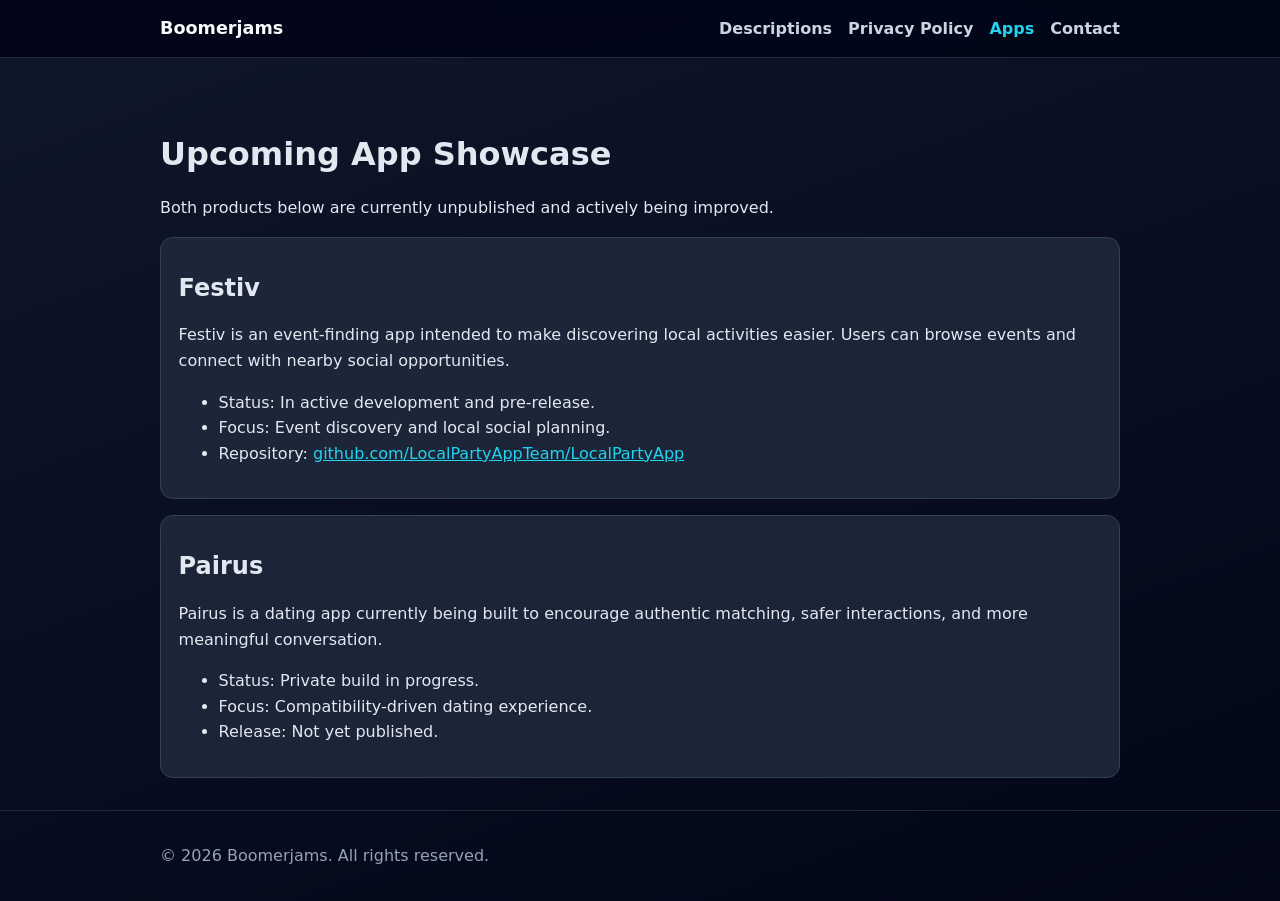
==== apps.html @ 3a546201 "Add README with testing and static hosting instructions" ====
<!doctype html>
<html lang="en">
  <head>
    <meta charset="UTF-8" />
    <meta name="viewport" content="width=device-width, initial-scale=1.0" />
    <title>Upcoming Apps | Boomerjams</title>
    <link rel="stylesheet" href="styles.css" />
  </head>
  <body>
    <header class="site-header">
      <div class="container nav-wrap">
        <a class="brand" href="index.html">Boomerjams</a>
        <nav aria-label="Main navigation">
          <ul class="nav-links">
            <li><a href="descriptions.html">Descriptions</a></li>
            <li><a href="privacy-policy.html">Privacy Policy</a></li>
            <li><a href="apps.html" aria-current="page">Apps</a></li>
            <li><a href="index.html#contact">Contact</a></li>
          </ul>
        </nav>
      </div>
    </header>

    <main class="container page-main">
      <h1>Upcoming App Showcase</h1>
      <p>
        Both products below are currently unpublished and actively being improved.
      </p>

      <article class="card app-detail" id="festiv">
        <h2>Festiv</h2>
        <p>
          Festiv is an event-finding app intended to make discovering local activities
          easier. Users can browse events and connect with nearby social opportunities.
        </p>
        <ul>
          <li>Status: In active development and pre-release.</li>
          <li>Focus: Event discovery and local social planning.</li>
          <li>
            Repository:
            <a href="https://github.com/LocalPartyAppTeam/LocalPartyApp" target="_blank" rel="noreferrer noopener">
              github.com/LocalPartyAppTeam/LocalPartyApp
            </a>
          </li>
        </ul>
      </article>

      <article class="card app-detail" id="pairus">
        <h2>Pairus</h2>
        <p>
          Pairus is a dating app currently being built to encourage authentic matching,
          safer interactions, and more meaningful conversation.
        </p>
        <ul>
          <li>Status: Private build in progress.</li>
          <li>Focus: Compatibility-driven dating experience.</li>
          <li>Release: Not yet published.</li>
        </ul>
      </article>
    </main>

    <footer class="site-footer">
      <div class="container">
        <p>© <span id="year"></span> Boomerjams. All rights reserved.</p>
      </div>
    </footer>

    <script src="script.js"></script>
  </body>
</html>
---- styles.css ----
:root {
  --bg: #0f172a;
  --surface: #1e293b;
  --surface-alt: #334155;
  --text: #e2e8f0;
  --muted: #94a3b8;
  --accent: #22d3ee;
  --accent-dark: #0891b2;
  --max-width: 960px;
}

* {
  box-sizing: border-box;
}

body {
  margin: 0;
  font-family: Inter, system-ui, -apple-system, Segoe UI, Roboto, sans-serif;
  line-height: 1.6;
  background: linear-gradient(160deg, #0f172a, #020617);
  color: var(--text);
}

a {
  color: var(--accent);
}

.container {
  width: min(var(--max-width), 92%);
  margin: 0 auto;
}

.site-header {
  position: sticky;
  top: 0;
  z-index: 10;
  background: rgba(2, 6, 23, 0.92);
  backdrop-filter: blur(6px);
  border-bottom: 1px solid #1f2937;
}

.nav-wrap {
  display: flex;
  align-items: center;
  justify-content: space-between;
  gap: 1rem;
  padding: 0.9rem 0;
}

.brand {
  font-size: 1.1rem;
  font-weight: 700;
  color: #f8fafc;
  text-decoration: none;
}

.nav-links {
  display: flex;
  gap: 1rem;
  list-style: none;
  padding: 0;
  margin: 0;
}

.nav-links a {
  text-decoration: none;
  color: #cbd5e1;
  font-weight: 600;
}

.nav-links a:hover,
.nav-links a[aria-current="page"] {
  color: var(--accent);
}

.hero,
.page-main {
  padding: 3.5rem 0 2rem;
}

.eyebrow {
  color: var(--muted);
  text-transform: uppercase;
  letter-spacing: 0.08em;
  font-weight: 700;
  margin-bottom: 0.2rem;
}

h1,
h2,
h3 {
  line-height: 1.2;
}

.hero h1 {
  max-width: 18ch;
  margin-top: 0;
}

.hero p {
  max-width: 65ch;
}

.hero-actions {
  display: flex;
  flex-wrap: wrap;
  gap: 0.8rem;
  margin-top: 1.2rem;
}

.btn {
  border: none;
  background: var(--accent);
  color: #022c22;
  text-decoration: none;
  font-weight: 700;
  padding: 0.7rem 1rem;
  border-radius: 0.5rem;
  display: inline-block;
  cursor: pointer;
}

.btn:hover {
  background: #67e8f9;
}

.btn-secondary {
  background: var(--surface-alt);
  color: var(--text);
}

.btn-secondary:hover {
  background: #475569;
}

.cards-grid {
  display: grid;
  grid-template-columns: repeat(auto-fit, minmax(240px, 1fr));
  gap: 1rem;
  margin: 1rem auto 2.2rem;
}

.card {
  background: rgba(30, 41, 59, 0.9);
  border: 1px solid #334155;
  border-radius: 0.8rem;
  padding: 1rem 1.1rem;
}

.app-detail {
  margin-top: 1rem;
}

.contact {
  margin: 1rem auto 3rem;
}

.contact-form {
  display: grid;
  gap: 0.55rem;
  max-width: 640px;
}

input,
textarea {
  background: #0b1222;
  color: var(--text);
  border: 1px solid #334155;
  border-radius: 0.45rem;
  padding: 0.65rem;
  font: inherit;
}

.site-footer {
  border-top: 1px solid #1f2937;
  padding: 1rem 0;
  color: var(--muted);
}

.policy h2 {
  margin-top: 1.8rem;
}

@media (max-width: 700px) {
  .nav-wrap {
    flex-direction: column;
    align-items: flex-start;
  }

  .hero,
  .page-main {
    padding-top: 2rem;
  }
}
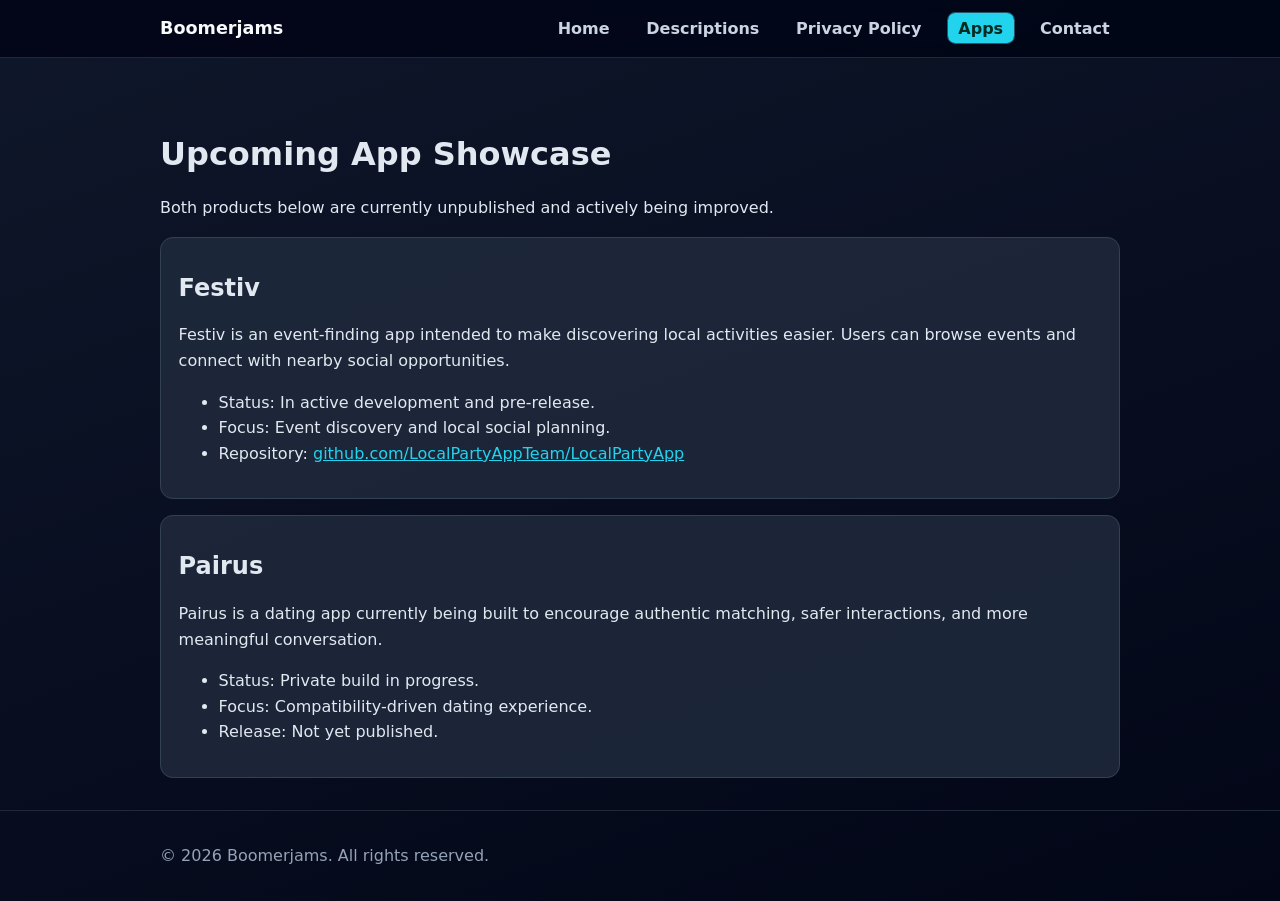
==== commit 60288d87: "Add animated form submission, nav active states, and page transitions" ====
--- a/apps.html
+++ b/apps.html
@@ -3,6 +3,7 @@
   <head>
     <meta charset="UTF-8" />
     <meta name="viewport" content="width=device-width, initial-scale=1.0" />
+    <link rel="icon" href="favicon.ico" sizes="any" />
     <title>Upcoming Apps | Boomerjams</title>
     <link rel="stylesheet" href="styles.css" />
   </head>
@@ -12,6 +13,7 @@
         <a class="brand" href="index.html">Boomerjams</a>
         <nav aria-label="Main navigation">
           <ul class="nav-links">
+            <li><a href="index.html">Home</a></li>
             <li><a href="descriptions.html">Descriptions</a></li>
             <li><a href="privacy-policy.html">Privacy Policy</a></li>
             <li><a href="apps.html" aria-current="page">Apps</a></li>
--- a/styles.css
+++ b/styles.css
@@ -6,6 +6,7 @@
   --muted: #94a3b8;
   --accent: #22d3ee;
   --accent-dark: #0891b2;
+  --danger: #f87171;
   --max-width: 960px;
 }
 
@@ -66,11 +67,25 @@
   text-decoration: none;
   color: #cbd5e1;
   font-weight: 600;
-}
-
-.nav-links a:hover,
-.nav-links a[aria-current="page"] {
+  padding: 0.35rem 0.65rem;
+  border-radius: 0.45rem;
+  transition: background-color 0.2s ease, color 0.2s ease, transform 0.2s ease;
+}
+
+.nav-links a:hover {
   color: var(--accent);
+  background: rgba(34, 211, 238, 0.12);
+}
+
+.nav-links a[aria-current='page'] {
+  color: #022c22;
+  background: var(--accent);
+  box-shadow: 0 0 0 1px rgba(103, 232, 249, 0.35);
+}
+
+.nav-links a[aria-current='page']:hover {
+  color: #022c22;
+  transform: translateY(-1px);
 }
 
 .hero,
@@ -118,10 +133,17 @@
   border-radius: 0.5rem;
   display: inline-block;
   cursor: pointer;
+  transition: transform 0.2s ease, background-color 0.2s ease;
 }
 
 .btn:hover {
   background: #67e8f9;
+  transform: translateY(-1px);
+}
+
+.btn:disabled {
+  opacity: 0.7;
+  cursor: wait;
 }
 
 .btn-secondary {
@@ -159,6 +181,18 @@
   display: grid;
   gap: 0.55rem;
   max-width: 640px;
+  transform-origin: top center;
+  transition: opacity 0.3s ease, transform 0.3s ease, max-height 0.35s ease, margin 0.35s ease;
+  max-height: 900px;
+  overflow: hidden;
+}
+
+.contact-form.submitted {
+  opacity: 0;
+  transform: scale(0.78);
+  max-height: 0;
+  margin: 0;
+  pointer-events: none;
 }
 
 input,
@@ -171,6 +205,51 @@
   font: inherit;
 }
 
+.form-status {
+  margin: 0.5rem 0 0;
+  color: #bae6fd;
+  min-height: 1.4em;
+  font-size: 0.95rem;
+}
+
+.form-status.error {
+  color: var(--danger);
+}
+
+.form-success {
+  display: grid;
+  justify-items: center;
+  text-align: center;
+  gap: 0.55rem;
+  margin-top: 0.75rem;
+  opacity: 0;
+  transform: translateY(12px);
+  transition: opacity 0.35s ease, transform 0.35s ease;
+  pointer-events: none;
+}
+
+.form-success.visible {
+  opacity: 1;
+  transform: translateY(0);
+}
+
+.checkmark {
+  width: 56px;
+  height: 56px;
+  display: grid;
+  place-items: center;
+  border-radius: 50%;
+  font-size: 2rem;
+  line-height: 1;
+  color: #022c22;
+  background: #4ade80;
+  box-shadow: 0 0 0 0 rgba(74, 222, 128, 0.35);
+}
+
+.form-success.visible .checkmark {
+  animation: pop-check 0.5s ease forwards;
+}
+
 .site-footer {
   border-top: 1px solid #1f2937;
   padding: 1rem 0;
@@ -181,6 +260,40 @@
   margin-top: 1.8rem;
 }
 
+.page-enter {
+  opacity: 0;
+  transform: translateY(8px);
+}
+
+.page-enter.page-enter-active {
+  opacity: 1;
+  transform: translateY(0);
+  transition: opacity 0.28s ease, transform 0.28s ease;
+}
+
+.page-exit-active {
+  opacity: 0;
+  transform: translateX(10px);
+  transition: opacity 0.2s ease, transform 0.2s ease;
+}
+
+@keyframes pop-check {
+  0% {
+    transform: scale(0.55);
+    box-shadow: 0 0 0 0 rgba(74, 222, 128, 0.5);
+  }
+
+  70% {
+    transform: scale(1.05);
+    box-shadow: 0 0 0 14px rgba(74, 222, 128, 0);
+  }
+
+  100% {
+    transform: scale(1);
+    box-shadow: 0 0 0 0 rgba(74, 222, 128, 0);
+  }
+}
+
 @media (max-width: 700px) {
   .nav-wrap {
     flex-direction: column;
@@ -191,4 +304,15 @@
   .page-main {
     padding-top: 2rem;
   }
-}
+
+  .nav-links {
+    flex-wrap: wrap;
+  }
+}
+
+@media (prefers-reduced-motion: reduce) {
+  * {
+    animation: none !important;
+    transition: none !important;
+  }
+}
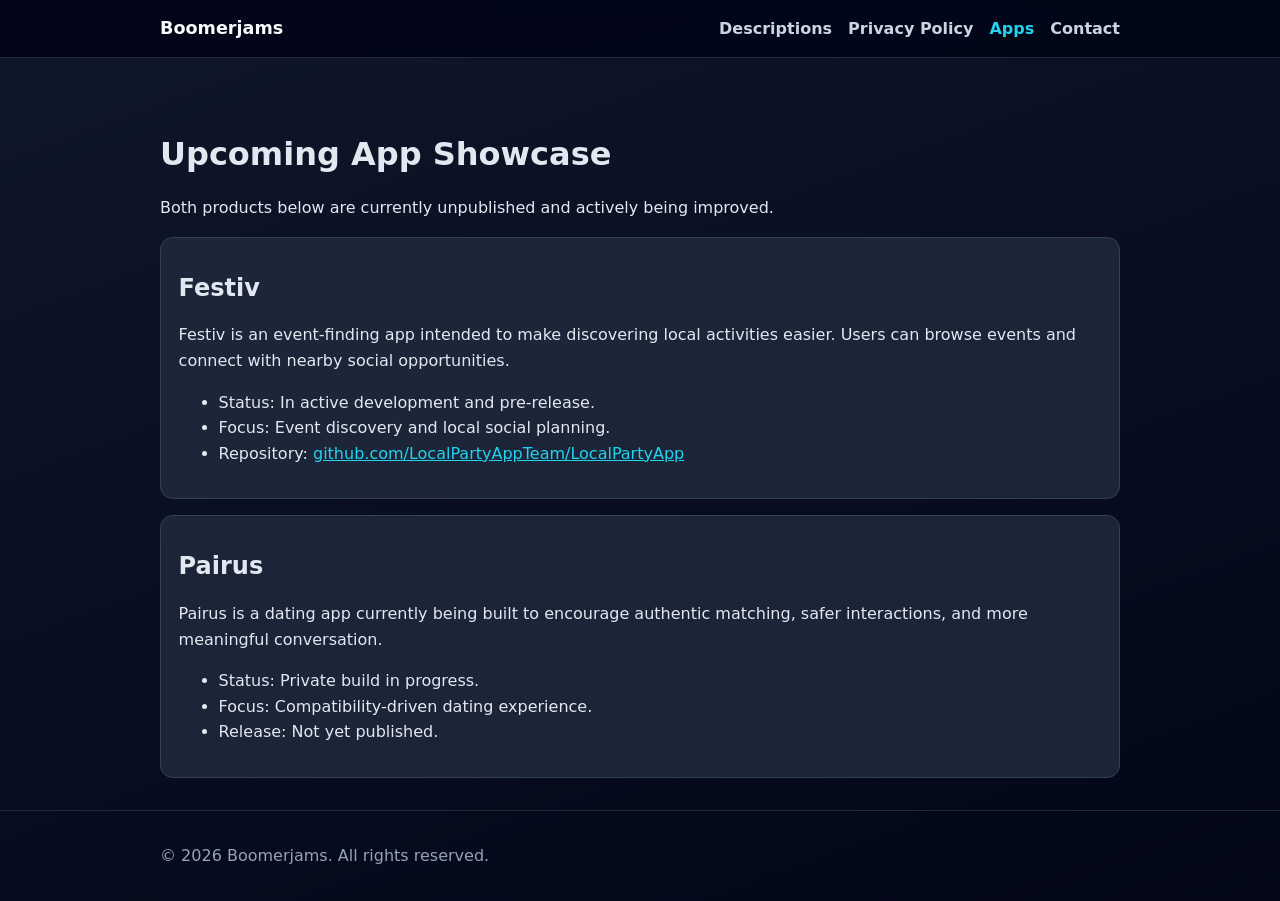
==== commit 9849baeb: "Merge branch 'main' into codex/create-portfolio-website-for-boomerjams" ====
--- a/apps.html
+++ b/apps.html
@@ -3,7 +3,6 @@
   <head>
     <meta charset="UTF-8" />
     <meta name="viewport" content="width=device-width, initial-scale=1.0" />
-    <link rel="icon" href="favicon.ico" sizes="any" />
     <title>Upcoming Apps | Boomerjams</title>
     <link rel="stylesheet" href="styles.css" />
   </head>
@@ -13,7 +12,6 @@
         <a class="brand" href="index.html">Boomerjams</a>
         <nav aria-label="Main navigation">
           <ul class="nav-links">
-            <li><a href="index.html">Home</a></li>
             <li><a href="descriptions.html">Descriptions</a></li>
             <li><a href="privacy-policy.html">Privacy Policy</a></li>
             <li><a href="apps.html" aria-current="page">Apps</a></li>
--- a/styles.css
+++ b/styles.css
@@ -6,7 +6,6 @@
   --muted: #94a3b8;
   --accent: #22d3ee;
   --accent-dark: #0891b2;
-  --danger: #f87171;
   --max-width: 960px;
 }
 
@@ -67,25 +66,11 @@
   text-decoration: none;
   color: #cbd5e1;
   font-weight: 600;
-  padding: 0.35rem 0.65rem;
-  border-radius: 0.45rem;
-  transition: background-color 0.2s ease, color 0.2s ease, transform 0.2s ease;
 }
 
-.nav-links a:hover {
+.nav-links a:hover,
+.nav-links a[aria-current="page"] {
   color: var(--accent);
-  background: rgba(34, 211, 238, 0.12);
-}
-
-.nav-links a[aria-current='page'] {
-  color: #022c22;
-  background: var(--accent);
-  box-shadow: 0 0 0 1px rgba(103, 232, 249, 0.35);
-}
-
-.nav-links a[aria-current='page']:hover {
-  color: #022c22;
-  transform: translateY(-1px);
 }
 
 .hero,
@@ -133,17 +118,10 @@
   border-radius: 0.5rem;
   display: inline-block;
   cursor: pointer;
-  transition: transform 0.2s ease, background-color 0.2s ease;
 }
 
 .btn:hover {
   background: #67e8f9;
-  transform: translateY(-1px);
-}
-
-.btn:disabled {
-  opacity: 0.7;
-  cursor: wait;
 }
 
 .btn-secondary {
@@ -181,18 +159,6 @@
   display: grid;
   gap: 0.55rem;
   max-width: 640px;
-  transform-origin: top center;
-  transition: opacity 0.3s ease, transform 0.3s ease, max-height 0.35s ease, margin 0.35s ease;
-  max-height: 900px;
-  overflow: hidden;
-}
-
-.contact-form.submitted {
-  opacity: 0;
-  transform: scale(0.78);
-  max-height: 0;
-  margin: 0;
-  pointer-events: none;
 }
 
 input,
@@ -205,51 +171,6 @@
   font: inherit;
 }
 
-.form-status {
-  margin: 0.5rem 0 0;
-  color: #bae6fd;
-  min-height: 1.4em;
-  font-size: 0.95rem;
-}
-
-.form-status.error {
-  color: var(--danger);
-}
-
-.form-success {
-  display: grid;
-  justify-items: center;
-  text-align: center;
-  gap: 0.55rem;
-  margin-top: 0.75rem;
-  opacity: 0;
-  transform: translateY(12px);
-  transition: opacity 0.35s ease, transform 0.35s ease;
-  pointer-events: none;
-}
-
-.form-success.visible {
-  opacity: 1;
-  transform: translateY(0);
-}
-
-.checkmark {
-  width: 56px;
-  height: 56px;
-  display: grid;
-  place-items: center;
-  border-radius: 50%;
-  font-size: 2rem;
-  line-height: 1;
-  color: #022c22;
-  background: #4ade80;
-  box-shadow: 0 0 0 0 rgba(74, 222, 128, 0.35);
-}
-
-.form-success.visible .checkmark {
-  animation: pop-check 0.5s ease forwards;
-}
-
 .site-footer {
   border-top: 1px solid #1f2937;
   padding: 1rem 0;
@@ -258,40 +179,6 @@
 
 .policy h2 {
   margin-top: 1.8rem;
-}
-
-.page-enter {
-  opacity: 0;
-  transform: translateY(8px);
-}
-
-.page-enter.page-enter-active {
-  opacity: 1;
-  transform: translateY(0);
-  transition: opacity 0.28s ease, transform 0.28s ease;
-}
-
-.page-exit-active {
-  opacity: 0;
-  transform: translateX(10px);
-  transition: opacity 0.2s ease, transform 0.2s ease;
-}
-
-@keyframes pop-check {
-  0% {
-    transform: scale(0.55);
-    box-shadow: 0 0 0 0 rgba(74, 222, 128, 0.5);
-  }
-
-  70% {
-    transform: scale(1.05);
-    box-shadow: 0 0 0 14px rgba(74, 222, 128, 0);
-  }
-
-  100% {
-    transform: scale(1);
-    box-shadow: 0 0 0 0 rgba(74, 222, 128, 0);
-  }
 }
 
 @media (max-width: 700px) {
@@ -304,15 +191,4 @@
   .page-main {
     padding-top: 2rem;
   }
-
-  .nav-links {
-    flex-wrap: wrap;
-  }
 }
-
-@media (prefers-reduced-motion: reduce) {
-  * {
-    animation: none !important;
-    transition: none !important;
-  }
-}
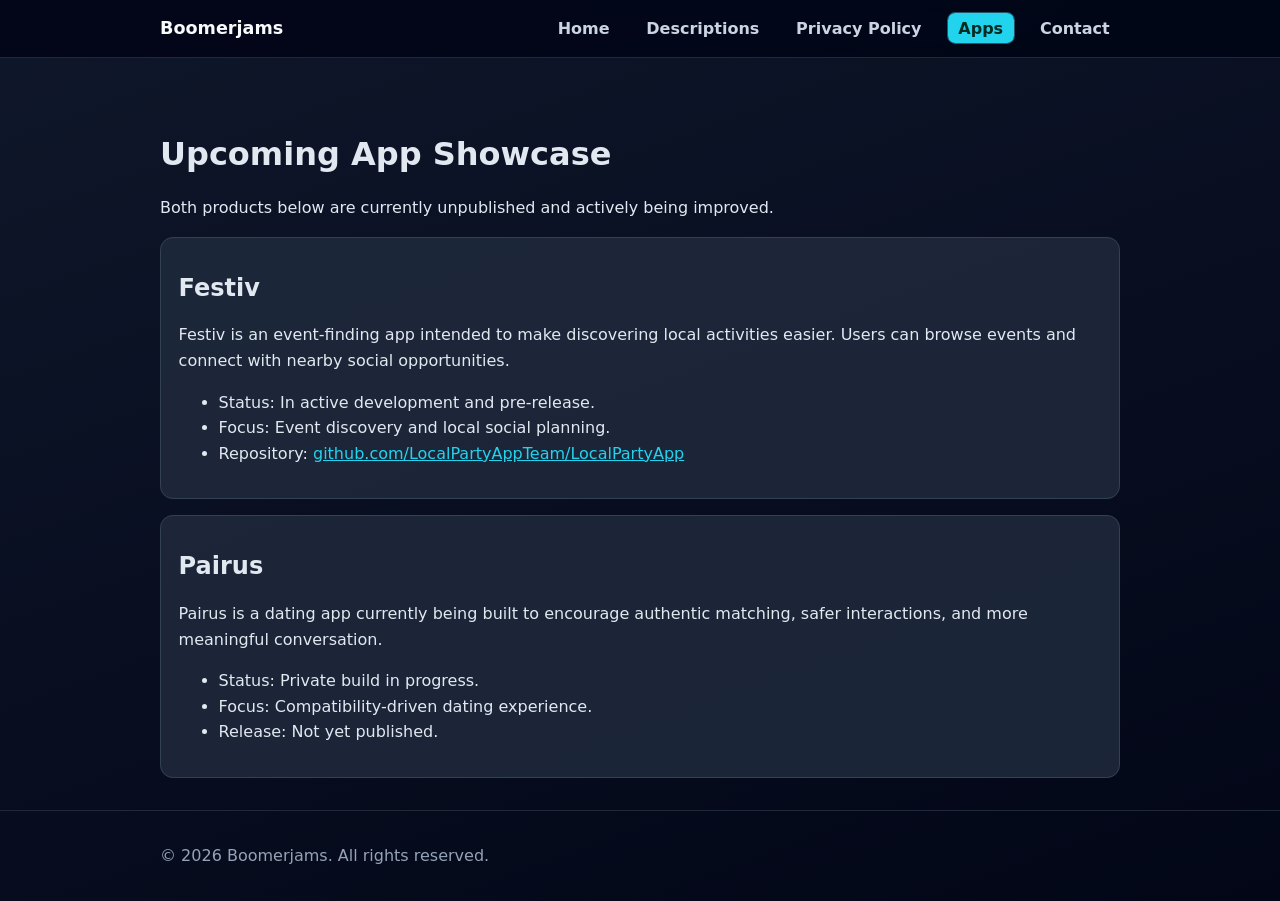
==== commit 4d84ad2c: "Add test submit and revert controls for contact animation flow" ====
--- a/apps.html
+++ b/apps.html
@@ -3,6 +3,7 @@
   <head>
     <meta charset="UTF-8" />
     <meta name="viewport" content="width=device-width, initial-scale=1.0" />
+    <link rel="icon" href="favicon.ico" sizes="any" />
     <title>Upcoming Apps | Boomerjams</title>
     <link rel="stylesheet" href="styles.css" />
   </head>
@@ -12,6 +13,7 @@
         <a class="brand" href="index.html">Boomerjams</a>
         <nav aria-label="Main navigation">
           <ul class="nav-links">
+            <li><a href="index.html">Home</a></li>
             <li><a href="descriptions.html">Descriptions</a></li>
             <li><a href="privacy-policy.html">Privacy Policy</a></li>
             <li><a href="apps.html" aria-current="page">Apps</a></li>
--- a/styles.css
+++ b/styles.css
@@ -5,7 +5,7 @@
   --text: #e2e8f0;
   --muted: #94a3b8;
   --accent: #22d3ee;
-  --accent-dark: #0891b2;
+  --danger: #f87171;
   --max-width: 960px;
 }
 
@@ -66,11 +66,20 @@
   text-decoration: none;
   color: #cbd5e1;
   font-weight: 600;
-}
-
-.nav-links a:hover,
-.nav-links a[aria-current="page"] {
+  padding: 0.35rem 0.65rem;
+  border-radius: 0.45rem;
+  transition: background-color 0.2s ease, color 0.2s ease, transform 0.2s ease;
+}
+
+.nav-links a:hover {
   color: var(--accent);
+  background: rgba(34, 211, 238, 0.12);
+}
+
+.nav-links a[aria-current='page'] {
+  color: #022c22;
+  background: var(--accent);
+  box-shadow: 0 0 0 1px rgba(103, 232, 249, 0.35);
 }
 
 .hero,
@@ -118,10 +127,17 @@
   border-radius: 0.5rem;
   display: inline-block;
   cursor: pointer;
+  transition: transform 0.2s ease, background-color 0.2s ease;
 }
 
 .btn:hover {
   background: #67e8f9;
+  transform: translateY(-1px);
+}
+
+.btn:disabled {
+  opacity: 0.7;
+  cursor: wait;
 }
 
 .btn-secondary {
@@ -155,10 +171,33 @@
   margin: 1rem auto 3rem;
 }
 
+.contact-panel {
+  max-width: 640px;
+}
+
 .contact-form {
   display: grid;
   gap: 0.55rem;
-  max-width: 640px;
+  transform-origin: top center;
+  transition: opacity 0.35s ease, transform 0.35s ease, max-height 0.35s ease, margin 0.35s ease;
+  max-height: 900px;
+  overflow: hidden;
+}
+
+
+.form-actions {
+  display: flex;
+  flex-wrap: wrap;
+  gap: 0.6rem;
+  margin-top: 0.25rem;
+}
+
+.contact-panel.is-submitted .contact-form {
+  opacity: 0;
+  transform: scale(0.76);
+  max-height: 0;
+  margin: 0;
+  pointer-events: none;
 }
 
 input,
@@ -171,6 +210,59 @@
   font: inherit;
 }
 
+.form-status {
+  margin: 0.5rem 0 0;
+  color: #bae6fd;
+  min-height: 1.4em;
+  font-size: 0.95rem;
+}
+
+.form-status.error {
+  color: var(--danger);
+}
+
+.form-success {
+  display: grid;
+  justify-items: center;
+  text-align: center;
+  gap: 0.35rem;
+  margin-top: 0.6rem;
+  opacity: 0;
+  transform: translateY(10px) scale(0.94);
+  transition: opacity 0.35s ease, transform 0.35s ease;
+  pointer-events: none;
+  max-height: 0;
+  overflow: hidden;
+}
+
+.form-success.visible {
+  opacity: 1;
+  transform: translateY(0) scale(1);
+  max-height: 220px;
+  pointer-events: auto;
+}
+
+#revertSubmit {
+  margin-top: 0.2rem;
+}
+
+.checkmark {
+  width: 56px;
+  height: 56px;
+  display: grid;
+  place-items: center;
+  border-radius: 50%;
+  font-size: 2rem;
+  line-height: 1;
+  color: #022c22;
+  background: #4ade80;
+  box-shadow: 0 0 0 0 rgba(74, 222, 128, 0.35);
+}
+
+.form-success.visible .checkmark {
+  animation: pop-check 0.52s ease forwards;
+}
+
 .site-footer {
   border-top: 1px solid #1f2937;
   padding: 1rem 0;
@@ -181,6 +273,40 @@
   margin-top: 1.8rem;
 }
 
+.page-enter {
+  opacity: 0;
+  transform: translateY(8px);
+}
+
+.page-enter.page-enter-active {
+  opacity: 1;
+  transform: translateY(0);
+  transition: opacity 0.28s ease, transform 0.28s ease;
+}
+
+.page-exit-active {
+  opacity: 0;
+  transform: translateX(10px);
+  transition: opacity 0.2s ease, transform 0.2s ease;
+}
+
+@keyframes pop-check {
+  0% {
+    transform: scale(0.5);
+    box-shadow: 0 0 0 0 rgba(74, 222, 128, 0.5);
+  }
+
+  70% {
+    transform: scale(1.08);
+    box-shadow: 0 0 0 14px rgba(74, 222, 128, 0);
+  }
+
+  100% {
+    transform: scale(1);
+    box-shadow: 0 0 0 0 rgba(74, 222, 128, 0);
+  }
+}
+
 @media (max-width: 700px) {
   .nav-wrap {
     flex-direction: column;
@@ -191,4 +317,8 @@
   .page-main {
     padding-top: 2rem;
   }
-}
+
+  .nav-links {
+    flex-wrap: wrap;
+  }
+}
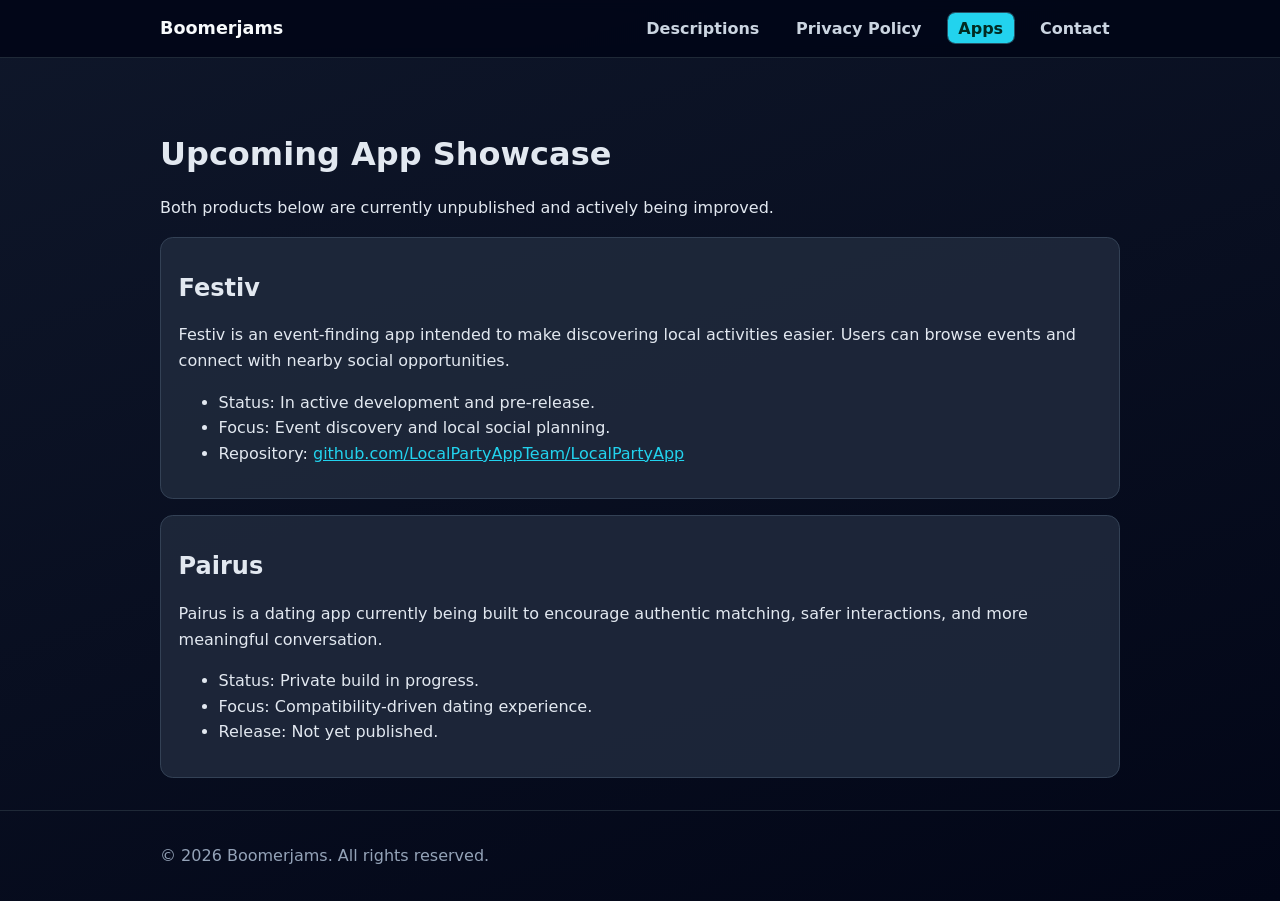
==== commit bac14c43: "Merge branch 'main' into codex/create-portfolio-website-for-boomerjams-90od5n" ====
--- a/apps.html
+++ b/apps.html
@@ -3,7 +3,6 @@
   <head>
     <meta charset="UTF-8" />
     <meta name="viewport" content="width=device-width, initial-scale=1.0" />
-    <link rel="icon" href="favicon.ico" sizes="any" />
     <title>Upcoming Apps | Boomerjams</title>
     <link rel="stylesheet" href="styles.css" />
   </head>
@@ -13,7 +12,6 @@
         <a class="brand" href="index.html">Boomerjams</a>
         <nav aria-label="Main navigation">
           <ul class="nav-links">
-            <li><a href="index.html">Home</a></li>
             <li><a href="descriptions.html">Descriptions</a></li>
             <li><a href="privacy-policy.html">Privacy Policy</a></li>
             <li><a href="apps.html" aria-current="page">Apps</a></li>
--- a/styles.css
+++ b/styles.css
@@ -5,7 +5,7 @@
   --text: #e2e8f0;
   --muted: #94a3b8;
   --accent: #22d3ee;
-  --danger: #f87171;
+  --accent-dark: #0891b2;
   --max-width: 960px;
 }
 
@@ -127,17 +127,10 @@
   border-radius: 0.5rem;
   display: inline-block;
   cursor: pointer;
-  transition: transform 0.2s ease, background-color 0.2s ease;
 }
 
 .btn:hover {
   background: #67e8f9;
-  transform: translateY(-1px);
-}
-
-.btn:disabled {
-  opacity: 0.7;
-  cursor: wait;
 }
 
 .btn-secondary {
@@ -171,33 +164,10 @@
   margin: 1rem auto 3rem;
 }
 
-.contact-panel {
-  max-width: 640px;
-}
-
 .contact-form {
   display: grid;
   gap: 0.55rem;
-  transform-origin: top center;
-  transition: opacity 0.35s ease, transform 0.35s ease, max-height 0.35s ease, margin 0.35s ease;
-  max-height: 900px;
-  overflow: hidden;
-}
-
-
-.form-actions {
-  display: flex;
-  flex-wrap: wrap;
-  gap: 0.6rem;
-  margin-top: 0.25rem;
-}
-
-.contact-panel.is-submitted .contact-form {
-  opacity: 0;
-  transform: scale(0.76);
-  max-height: 0;
-  margin: 0;
-  pointer-events: none;
+  max-width: 640px;
 }
 
 input,
@@ -210,59 +180,6 @@
   font: inherit;
 }
 
-.form-status {
-  margin: 0.5rem 0 0;
-  color: #bae6fd;
-  min-height: 1.4em;
-  font-size: 0.95rem;
-}
-
-.form-status.error {
-  color: var(--danger);
-}
-
-.form-success {
-  display: grid;
-  justify-items: center;
-  text-align: center;
-  gap: 0.35rem;
-  margin-top: 0.6rem;
-  opacity: 0;
-  transform: translateY(10px) scale(0.94);
-  transition: opacity 0.35s ease, transform 0.35s ease;
-  pointer-events: none;
-  max-height: 0;
-  overflow: hidden;
-}
-
-.form-success.visible {
-  opacity: 1;
-  transform: translateY(0) scale(1);
-  max-height: 220px;
-  pointer-events: auto;
-}
-
-#revertSubmit {
-  margin-top: 0.2rem;
-}
-
-.checkmark {
-  width: 56px;
-  height: 56px;
-  display: grid;
-  place-items: center;
-  border-radius: 50%;
-  font-size: 2rem;
-  line-height: 1;
-  color: #022c22;
-  background: #4ade80;
-  box-shadow: 0 0 0 0 rgba(74, 222, 128, 0.35);
-}
-
-.form-success.visible .checkmark {
-  animation: pop-check 0.52s ease forwards;
-}
-
 .site-footer {
   border-top: 1px solid #1f2937;
   padding: 1rem 0;
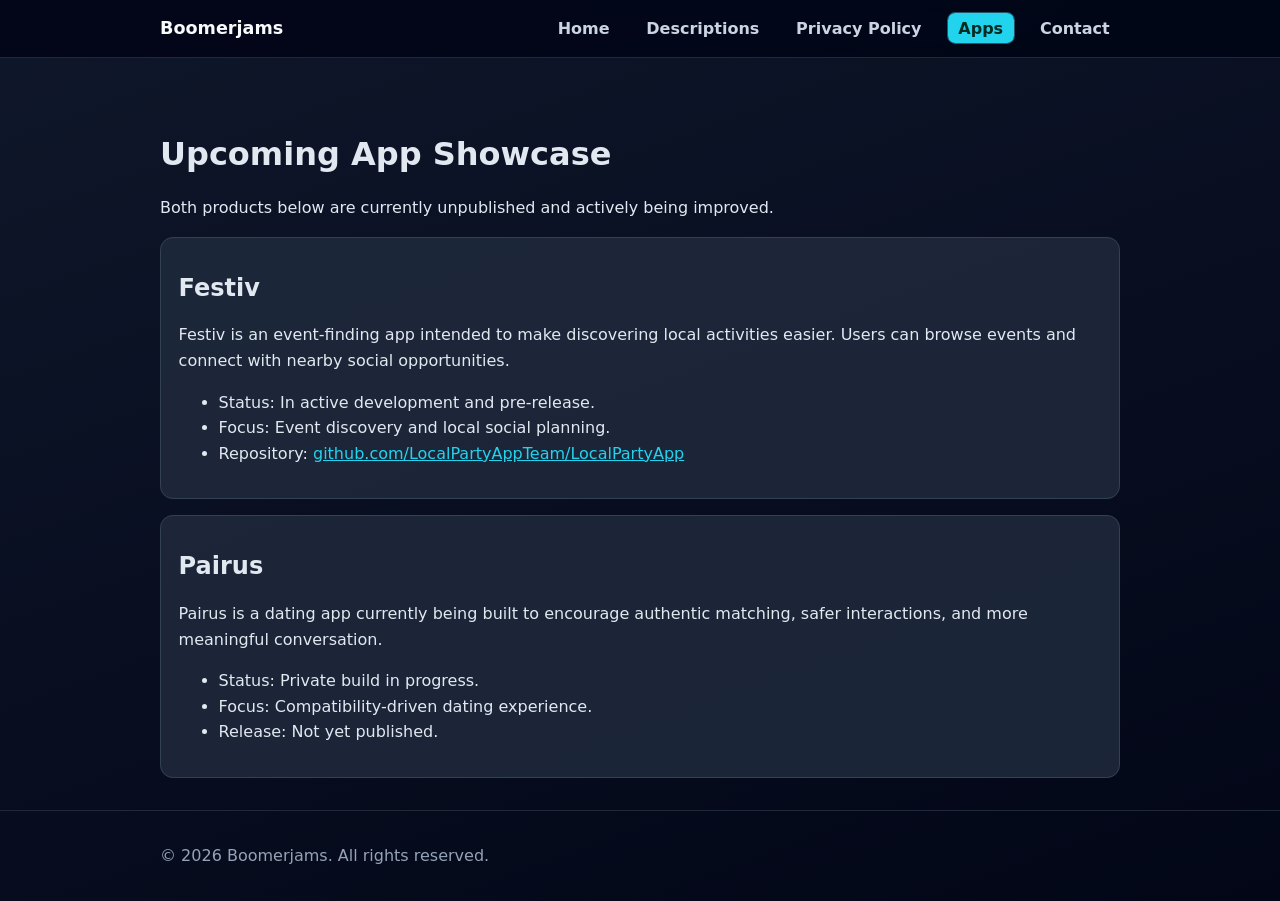
==== commit d310763f: "Anchor footer to bottom and increase homepage app card spacing" ====
--- a/apps.html
+++ b/apps.html
@@ -3,6 +3,7 @@
   <head>
     <meta charset="UTF-8" />
     <meta name="viewport" content="width=device-width, initial-scale=1.0" />
+    <link rel="icon" href="favicon.ico" sizes="any" />
     <title>Upcoming Apps | Boomerjams</title>
     <link rel="stylesheet" href="styles.css" />
   </head>
@@ -12,6 +13,7 @@
         <a class="brand" href="index.html">Boomerjams</a>
         <nav aria-label="Main navigation">
           <ul class="nav-links">
+            <li><a href="index.html">Home</a></li>
             <li><a href="descriptions.html">Descriptions</a></li>
             <li><a href="privacy-policy.html">Privacy Policy</a></li>
             <li><a href="apps.html" aria-current="page">Apps</a></li>
--- a/styles.css
+++ b/styles.css
@@ -5,7 +5,7 @@
   --text: #e2e8f0;
   --muted: #94a3b8;
   --accent: #22d3ee;
-  --accent-dark: #0891b2;
+  --danger: #f87171;
   --max-width: 960px;
 }
 
@@ -15,6 +15,9 @@
 
 body {
   margin: 0;
+  min-height: 100vh;
+  display: flex;
+  flex-direction: column;
   font-family: Inter, system-ui, -apple-system, Segoe UI, Roboto, sans-serif;
   line-height: 1.6;
   background: linear-gradient(160deg, #0f172a, #020617);
@@ -28,6 +31,10 @@
 .container {
   width: min(var(--max-width), 92%);
   margin: 0 auto;
+}
+
+main {
+  flex: 1 0 auto;
 }
 
 .site-header {
@@ -127,10 +134,17 @@
   border-radius: 0.5rem;
   display: inline-block;
   cursor: pointer;
+  transition: transform 0.2s ease, background-color 0.2s ease;
 }
 
 .btn:hover {
   background: #67e8f9;
+  transform: translateY(-1px);
+}
+
+.btn:disabled {
+  opacity: 0.7;
+  cursor: wait;
 }
 
 .btn-secondary {
@@ -145,7 +159,7 @@
 .cards-grid {
   display: grid;
   grid-template-columns: repeat(auto-fit, minmax(240px, 1fr));
-  gap: 1rem;
+  gap: 2rem;
   margin: 1rem auto 2.2rem;
 }
 
@@ -164,10 +178,33 @@
   margin: 1rem auto 3rem;
 }
 
+.contact-panel {
+  max-width: 640px;
+}
+
 .contact-form {
   display: grid;
   gap: 0.55rem;
-  max-width: 640px;
+  transform-origin: top center;
+  transition: opacity 0.35s ease, transform 0.35s ease, max-height 0.35s ease, margin 0.35s ease;
+  max-height: 900px;
+  overflow: hidden;
+}
+
+
+.form-actions {
+  display: flex;
+  flex-wrap: wrap;
+  gap: 0.6rem;
+  margin-top: 0.25rem;
+}
+
+.contact-panel.is-submitted .contact-form {
+  opacity: 0;
+  transform: scale(0.76);
+  max-height: 0;
+  margin: 0;
+  pointer-events: none;
 }
 
 input,
@@ -180,10 +217,64 @@
   font: inherit;
 }
 
+.form-status {
+  margin: 0.5rem 0 0;
+  color: #bae6fd;
+  min-height: 1.4em;
+  font-size: 0.95rem;
+}
+
+.form-status.error {
+  color: var(--danger);
+}
+
+.form-success {
+  display: grid;
+  justify-items: center;
+  text-align: center;
+  gap: 0.35rem;
+  margin-top: 0.6rem;
+  opacity: 0;
+  transform: translateY(10px) scale(0.94);
+  transition: opacity 0.35s ease, transform 0.35s ease;
+  pointer-events: none;
+  max-height: 0;
+  overflow: hidden;
+}
+
+.form-success.visible {
+  opacity: 1;
+  transform: translateY(0) scale(1);
+  max-height: 220px;
+  pointer-events: auto;
+}
+
+#revertSubmit {
+  margin-top: 0.2rem;
+}
+
+.checkmark {
+  width: 56px;
+  height: 56px;
+  display: grid;
+  place-items: center;
+  border-radius: 50%;
+  font-size: 2rem;
+  line-height: 1;
+  color: #022c22;
+  background: #4ade80;
+  box-shadow: 0 0 0 0 rgba(74, 222, 128, 0.35);
+}
+
+.form-success.visible .checkmark {
+  animation: pop-check 0.52s ease forwards;
+}
+
 .site-footer {
   border-top: 1px solid #1f2937;
   padding: 1rem 0;
   color: var(--muted);
+  margin-top: auto;
 }
 
 .policy h2 {
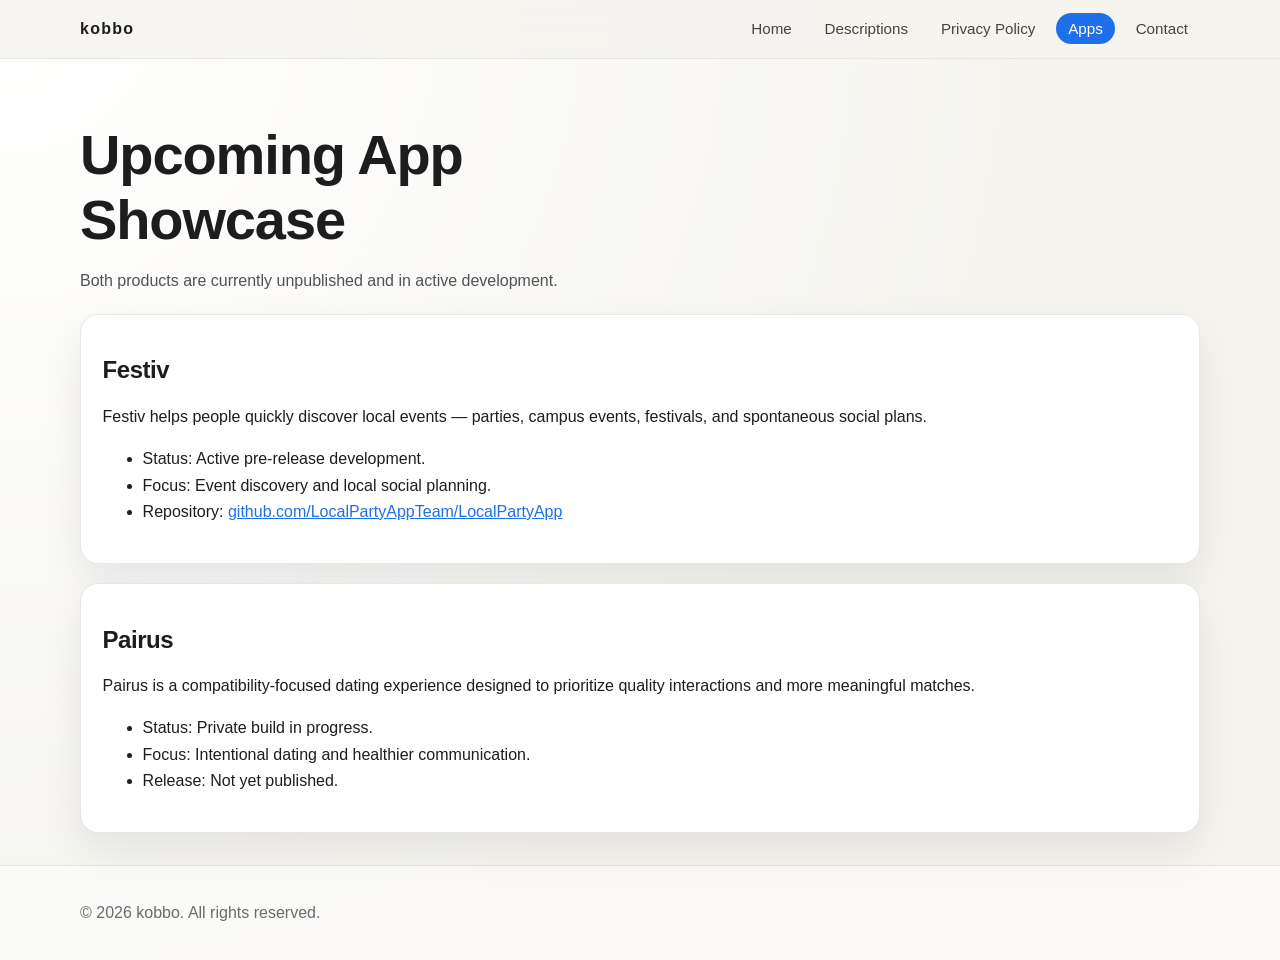
==== commit 4f09f593: "Redesign site to kobbo brand with smoother motion and scroll reveals" ====
--- a/apps.html
+++ b/apps.html
@@ -4,13 +4,13 @@
     <meta charset="UTF-8" />
     <meta name="viewport" content="width=device-width, initial-scale=1.0" />
     <link rel="icon" href="favicon.ico" sizes="any" />
-    <title>Upcoming Apps | Boomerjams</title>
+    <title>Upcoming Apps | kobbo</title>
     <link rel="stylesheet" href="styles.css" />
   </head>
   <body>
     <header class="site-header">
       <div class="container nav-wrap">
-        <a class="brand" href="index.html">Boomerjams</a>
+        <a class="brand" href="index.html">kobbo</a>
         <nav aria-label="Main navigation">
           <ul class="nav-links">
             <li><a href="index.html">Home</a></li>
@@ -23,20 +23,18 @@
       </div>
     </header>
 
-    <main class="container page-main">
+    <main class="container page-main reveal">
       <h1>Upcoming App Showcase</h1>
-      <p>
-        Both products below are currently unpublished and actively being improved.
-      </p>
+      <p class="lead">Both products are currently unpublished and in active development.</p>
 
       <article class="card app-detail" id="festiv">
         <h2>Festiv</h2>
         <p>
-          Festiv is an event-finding app intended to make discovering local activities
-          easier. Users can browse events and connect with nearby social opportunities.
+          Festiv helps people quickly discover local events — parties, campus events,
+          festivals, and spontaneous social plans.
         </p>
         <ul>
-          <li>Status: In active development and pre-release.</li>
+          <li>Status: Active pre-release development.</li>
           <li>Focus: Event discovery and local social planning.</li>
           <li>
             Repository:
@@ -50,12 +48,12 @@
       <article class="card app-detail" id="pairus">
         <h2>Pairus</h2>
         <p>
-          Pairus is a dating app currently being built to encourage authentic matching,
-          safer interactions, and more meaningful conversation.
+          Pairus is a compatibility-focused dating experience designed to prioritize
+          quality interactions and more meaningful matches.
         </p>
         <ul>
           <li>Status: Private build in progress.</li>
-          <li>Focus: Compatibility-driven dating experience.</li>
+          <li>Focus: Intentional dating and healthier communication.</li>
           <li>Release: Not yet published.</li>
         </ul>
       </article>
@@ -63,7 +61,7 @@
 
     <footer class="site-footer">
       <div class="container">
-        <p>© <span id="year"></span> Boomerjams. All rights reserved.</p>
+        <p>© <span id="year"></span> kobbo. All rights reserved.</p>
       </div>
     </footer>
 
--- a/styles.css
+++ b/styles.css
@@ -1,16 +1,22 @@
 :root {
-  --bg: #0f172a;
-  --surface: #1e293b;
-  --surface-alt: #334155;
-  --text: #e2e8f0;
-  --muted: #94a3b8;
-  --accent: #22d3ee;
-  --danger: #f87171;
-  --max-width: 960px;
+  --bg: #f5f4ef;
+  --surface: #ffffff;
+  --ink: #1d1d1f;
+  --muted: #6a6a6f;
+  --line: #e7e6df;
+  --accent: #1f6feb;
+  --accent-ink: #ffffff;
+  --max-width: 1120px;
+  --radius: 18px;
+  --shadow: 0 18px 40px rgba(13, 14, 20, 0.08);
 }
 
 * {
   box-sizing: border-box;
+}
+
+html {
+  scroll-behavior: smooth;
 }
 
 body {
@@ -18,10 +24,14 @@
   min-height: 100vh;
   display: flex;
   flex-direction: column;
-  font-family: Inter, system-ui, -apple-system, Segoe UI, Roboto, sans-serif;
-  line-height: 1.6;
-  background: linear-gradient(160deg, #0f172a, #020617);
-  color: var(--text);
+  font-family: "Inter", "Avenir Next", "Segoe UI", Roboto, sans-serif;
+  color: var(--ink);
+  background: radial-gradient(circle at top left, #fff 0%, var(--bg) 65%);
+  line-height: 1.65;
+}
+
+main {
+  flex: 1 0 auto;
 }
 
 a {
@@ -33,17 +43,13 @@
   margin: 0 auto;
 }
 
-main {
-  flex: 1 0 auto;
-}
-
 .site-header {
   position: sticky;
   top: 0;
-  z-index: 10;
-  background: rgba(2, 6, 23, 0.92);
-  backdrop-filter: blur(6px);
-  border-bottom: 1px solid #1f2937;
+  z-index: 50;
+  background: rgba(245, 244, 239, 0.85);
+  backdrop-filter: blur(12px);
+  border-bottom: 1px solid var(--line);
 }
 
 .nav-wrap {
@@ -51,95 +57,104 @@
   align-items: center;
   justify-content: space-between;
   gap: 1rem;
-  padding: 0.9rem 0;
+  padding: 1rem 0;
 }
 
 .brand {
-  font-size: 1.1rem;
+  text-decoration: none;
+  color: var(--ink);
   font-weight: 700;
-  color: #f8fafc;
-  text-decoration: none;
+  letter-spacing: 0.08em;
+  text-transform: lowercase;
 }
 
 .nav-links {
-  display: flex;
-  gap: 1rem;
   list-style: none;
+  display: flex;
+  flex-wrap: wrap;
+  gap: 0.55rem;
   padding: 0;
   margin: 0;
 }
 
 .nav-links a {
   text-decoration: none;
-  color: #cbd5e1;
-  font-weight: 600;
-  padding: 0.35rem 0.65rem;
-  border-radius: 0.45rem;
-  transition: background-color 0.2s ease, color 0.2s ease, transform 0.2s ease;
+  color: #444;
+  font-size: 0.95rem;
+  padding: 0.45rem 0.75rem;
+  border-radius: 999px;
+  transition: background-color 0.25s ease, color 0.25s ease;
 }
 
 .nav-links a:hover {
-  color: var(--accent);
-  background: rgba(34, 211, 238, 0.12);
+  background: #eceafc;
+  color: #1e2a6f;
 }
 
 .nav-links a[aria-current='page'] {
-  color: #022c22;
-  background: var(--accent);
-  box-shadow: 0 0 0 1px rgba(103, 232, 249, 0.35);
+  background: #1f6feb;
+  color: #fff;
 }
 
 .hero,
 .page-main {
-  padding: 3.5rem 0 2rem;
+  padding: clamp(2.4rem, 5vw, 5rem) 0 2rem;
 }
 
 .eyebrow {
+  text-transform: uppercase;
+  letter-spacing: 0.14em;
+  font-size: 0.78rem;
   color: var(--muted);
-  text-transform: uppercase;
-  letter-spacing: 0.08em;
-  font-weight: 700;
-  margin-bottom: 0.2rem;
+  margin: 0 0 0.7rem;
 }
 
 h1,
 h2,
 h3 {
-  line-height: 1.2;
-}
-
-.hero h1 {
-  max-width: 18ch;
-  margin-top: 0;
-}
-
+  line-height: 1.15;
+  letter-spacing: -0.02em;
+}
+
+h1 {
+  font-size: clamp(2rem, 5vw, 3.5rem);
+  margin: 0;
+  max-width: 16ch;
+}
+
+.lead,
 .hero p {
-  max-width: 65ch;
+  max-width: 62ch;
+  color: #4f5258;
 }
 
 .hero-actions {
   display: flex;
+  gap: 0.8rem;
   flex-wrap: wrap;
-  gap: 0.8rem;
   margin-top: 1.2rem;
 }
 
 .btn {
   border: none;
+  border-radius: 999px;
   background: var(--accent);
-  color: #022c22;
+  color: var(--accent-ink);
+  font-weight: 600;
   text-decoration: none;
-  font-weight: 700;
-  padding: 0.7rem 1rem;
-  border-radius: 0.5rem;
-  display: inline-block;
+  padding: 0.75rem 1.1rem;
   cursor: pointer;
-  transition: transform 0.2s ease, background-color 0.2s ease;
+  transition: transform 0.2s ease, filter 0.2s ease;
 }
 
 .btn:hover {
-  background: #67e8f9;
   transform: translateY(-1px);
+  filter: brightness(1.04);
+}
+
+.btn-secondary {
+  background: #e9e6ff;
+  color: #2e2b57;
 }
 
 .btn:disabled {
@@ -147,31 +162,29 @@
   cursor: wait;
 }
 
-.btn-secondary {
-  background: var(--surface-alt);
-  color: var(--text);
-}
-
-.btn-secondary:hover {
-  background: #475569;
-}
-
 .cards-grid {
   display: grid;
-  grid-template-columns: repeat(auto-fit, minmax(240px, 1fr));
+  grid-template-columns: repeat(auto-fit, minmax(280px, 1fr));
+  gap: 2.25rem;
+  margin: 0.8rem auto 2.5rem;
+}
+
+.card {
+  background: var(--surface);
+  border: 1px solid var(--line);
+  border-radius: var(--radius);
+  padding: 1.35rem;
+  box-shadow: var(--shadow);
+}
+
+.description-list {
+  display: grid;
   gap: 2rem;
-  margin: 1rem auto 2.2rem;
-}
-
-.card {
-  background: rgba(30, 41, 59, 0.9);
-  border: 1px solid #334155;
-  border-radius: 0.8rem;
-  padding: 1rem 1.1rem;
+  margin-top: 1.4rem;
 }
 
 .app-detail {
-  margin-top: 1rem;
+  margin-top: 1.2rem;
 }
 
 .contact {
@@ -179,53 +192,56 @@
 }
 
 .contact-panel {
-  max-width: 640px;
+  max-width: 700px;
 }
 
 .contact-form {
   display: grid;
-  gap: 0.55rem;
+  gap: 0.6rem;
   transform-origin: top center;
-  transition: opacity 0.35s ease, transform 0.35s ease, max-height 0.35s ease, margin 0.35s ease;
-  max-height: 900px;
+  transition: opacity 0.45s ease, transform 0.45s ease, max-height 0.45s ease;
+  max-height: 1100px;
   overflow: hidden;
 }
-
 
 .form-actions {
   display: flex;
   flex-wrap: wrap;
   gap: 0.6rem;
-  margin-top: 0.25rem;
+  margin-top: 0.3rem;
 }
 
 .contact-panel.is-submitted .contact-form {
   opacity: 0;
-  transform: scale(0.76);
+  transform: scale(0.72);
   max-height: 0;
-  margin: 0;
   pointer-events: none;
+}
+
+label {
+  font-size: 0.9rem;
+  color: #50545a;
 }
 
 input,
 textarea {
-  background: #0b1222;
-  color: var(--text);
-  border: 1px solid #334155;
-  border-radius: 0.45rem;
-  padding: 0.65rem;
+  border: 1px solid #d8d7cf;
+  border-radius: 12px;
+  padding: 0.72rem 0.78rem;
   font: inherit;
+  background: #fff;
+  color: var(--ink);
 }
 
 .form-status {
-  margin: 0.5rem 0 0;
-  color: #bae6fd;
   min-height: 1.4em;
-  font-size: 0.95rem;
+  margin: 0.4rem 0 0;
+  color: #38517d;
+  font-size: 0.92rem;
 }
 
 .form-status.error {
-  color: var(--danger);
+  color: #b53d3d;
 }
 
 .form-success {
@@ -235,8 +251,8 @@
   gap: 0.35rem;
   margin-top: 0.6rem;
   opacity: 0;
-  transform: translateY(10px) scale(0.94);
-  transition: opacity 0.35s ease, transform 0.35s ease;
+  transform: translateY(14px) scale(0.94);
+  transition: opacity 0.45s ease, transform 0.45s ease;
   pointer-events: none;
   max-height: 0;
   overflow: hidden;
@@ -245,77 +261,78 @@
 .form-success.visible {
   opacity: 1;
   transform: translateY(0) scale(1);
-  max-height: 220px;
+  max-height: 240px;
   pointer-events: auto;
 }
 
+.checkmark {
+  width: 60px;
+  height: 60px;
+  border-radius: 50%;
+  display: grid;
+  place-items: center;
+  font-size: 2rem;
+  color: #0b5131;
+  background: #a8f3c8;
+}
+
+.form-success.visible .checkmark {
+  animation: pop-check 0.55s ease;
+}
+
 #revertSubmit {
-  margin-top: 0.2rem;
-}
-
-.checkmark {
-  width: 56px;
-  height: 56px;
-  display: grid;
-  place-items: center;
-  border-radius: 50%;
-  font-size: 2rem;
-  line-height: 1;
-  color: #022c22;
-  background: #4ade80;
-  box-shadow: 0 0 0 0 rgba(74, 222, 128, 0.35);
-}
-
-.form-success.visible .checkmark {
-  animation: pop-check 0.52s ease forwards;
+  margin-top: 0.4rem;
+}
+
+.policy h2 {
+  margin-top: 1.7rem;
 }
 
 .site-footer {
-  border-top: 1px solid #1f2937;
-  padding: 1rem 0;
+  border-top: 1px solid var(--line);
+  margin-top: auto;
+  padding: 1.1rem 0;
   color: var(--muted);
-  margin-top: auto;
-}
-
-.policy h2 {
-  margin-top: 1.8rem;
-}
-
+  background: rgba(255, 255, 255, 0.45);
+}
+
+/* Scroll reveal */
+.reveal {
+  opacity: 0;
+  transform: translateY(28px);
+  transition: opacity 0.75s cubic-bezier(0.22, 1, 0.36, 1), transform 0.75s cubic-bezier(0.22, 1, 0.36, 1);
+}
+
+.reveal.in-view {
+  opacity: 1;
+  transform: translateY(0);
+}
+
+/* Page transitions */
 .page-enter {
   opacity: 0;
-  transform: translateY(8px);
+  transform: translateY(10px);
 }
 
 .page-enter.page-enter-active {
   opacity: 1;
   transform: translateY(0);
-  transition: opacity 0.28s ease, transform 0.28s ease;
+  transition: opacity 0.45s ease, transform 0.45s ease;
 }
 
 .page-exit-active {
   opacity: 0;
   transform: translateX(10px);
-  transition: opacity 0.2s ease, transform 0.2s ease;
+  transition: opacity 0.25s ease, transform 0.25s ease;
 }
 
 @keyframes pop-check {
-  0% {
-    transform: scale(0.5);
-    box-shadow: 0 0 0 0 rgba(74, 222, 128, 0.5);
-  }
-
-  70% {
-    transform: scale(1.08);
-    box-shadow: 0 0 0 14px rgba(74, 222, 128, 0);
-  }
-
-  100% {
-    transform: scale(1);
-    box-shadow: 0 0 0 0 rgba(74, 222, 128, 0);
-  }
-}
-
-@media (max-width: 700px) {
+  0% { transform: scale(0.45); }
+  70% { transform: scale(1.1); }
+  100% { transform: scale(1); }
+}
+
+@media (max-width: 760px) {
   .nav-wrap {
     flex-direction: column;
     align-items: flex-start;
@@ -325,8 +342,10 @@
   .page-main {
     padding-top: 2rem;
   }
-
-  .nav-links {
-    flex-wrap: wrap;
-  }
-}
+}
+
+@media (prefers-reduced-motion: reduce) {
+  html { scroll-behavior: auto; }
+  * { animation: none !important; transition: none !important; }
+  .reveal { opacity: 1; transform: none; }
+}
